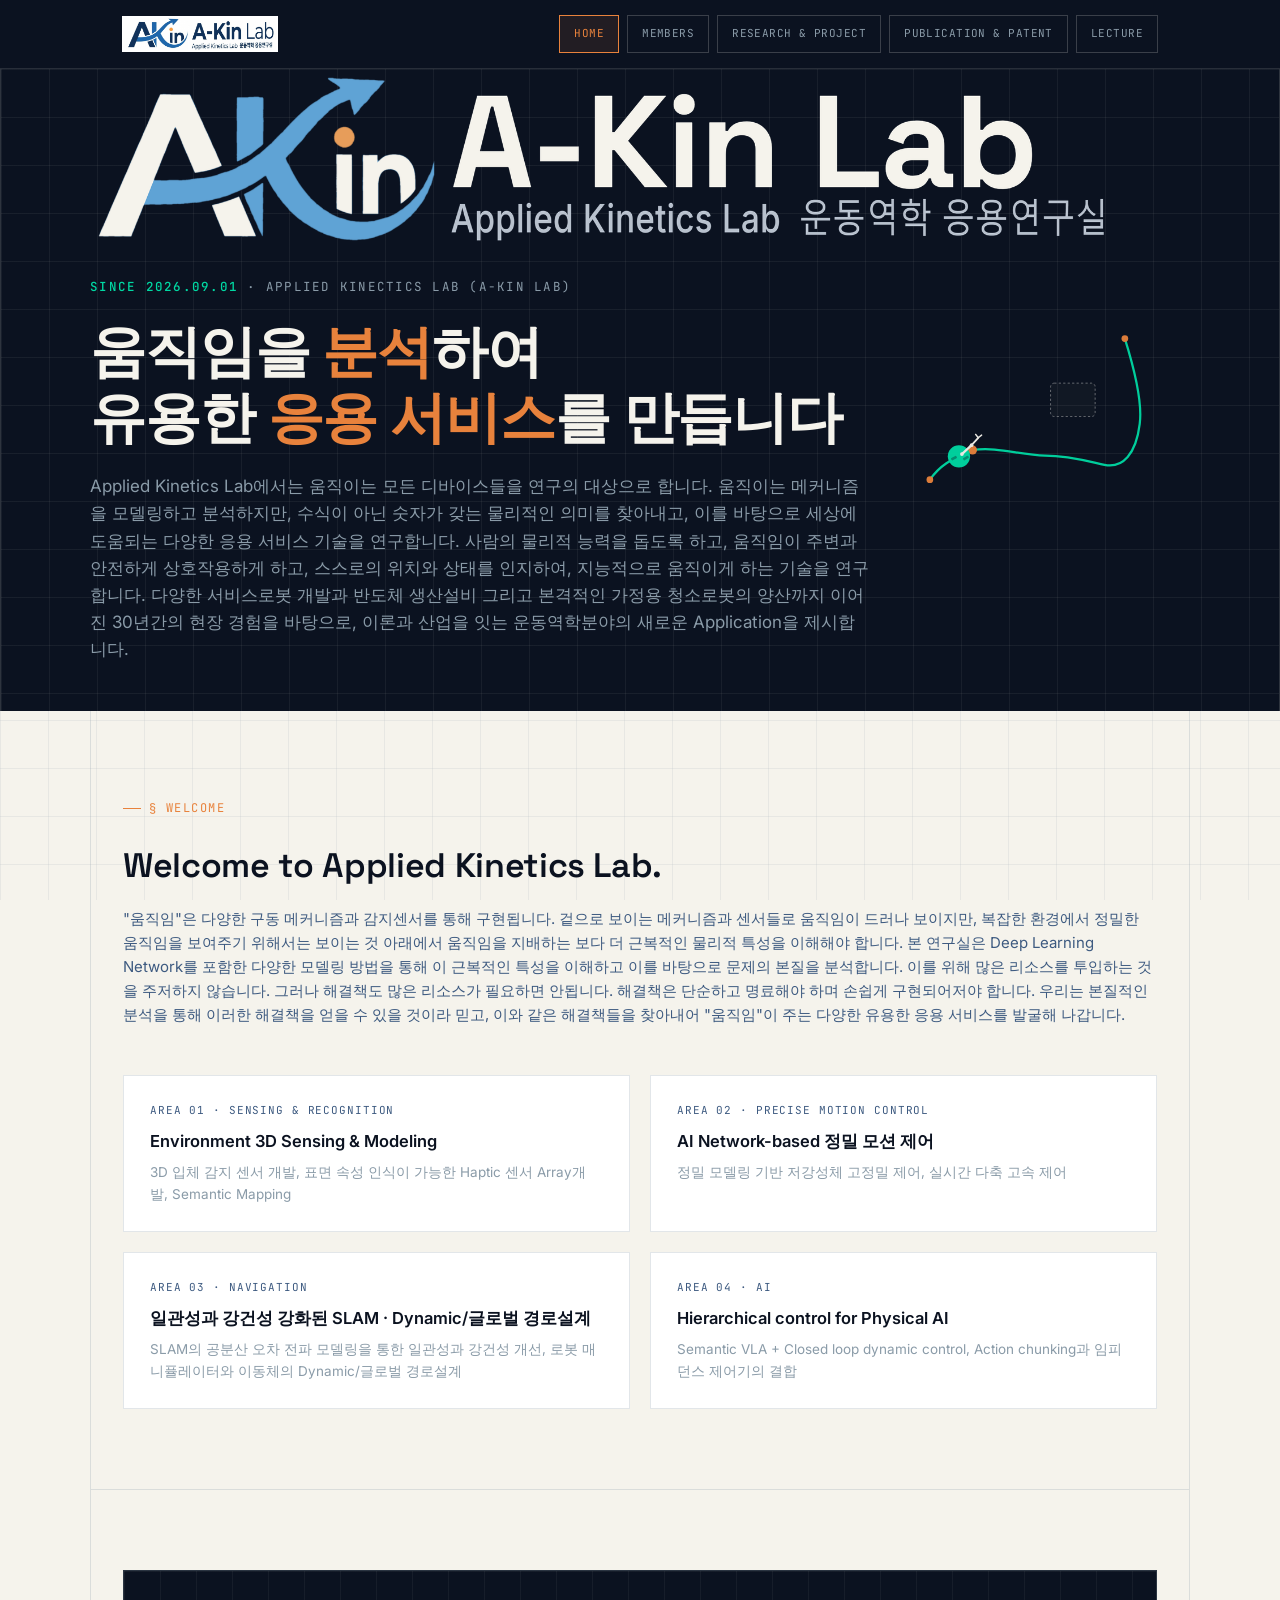
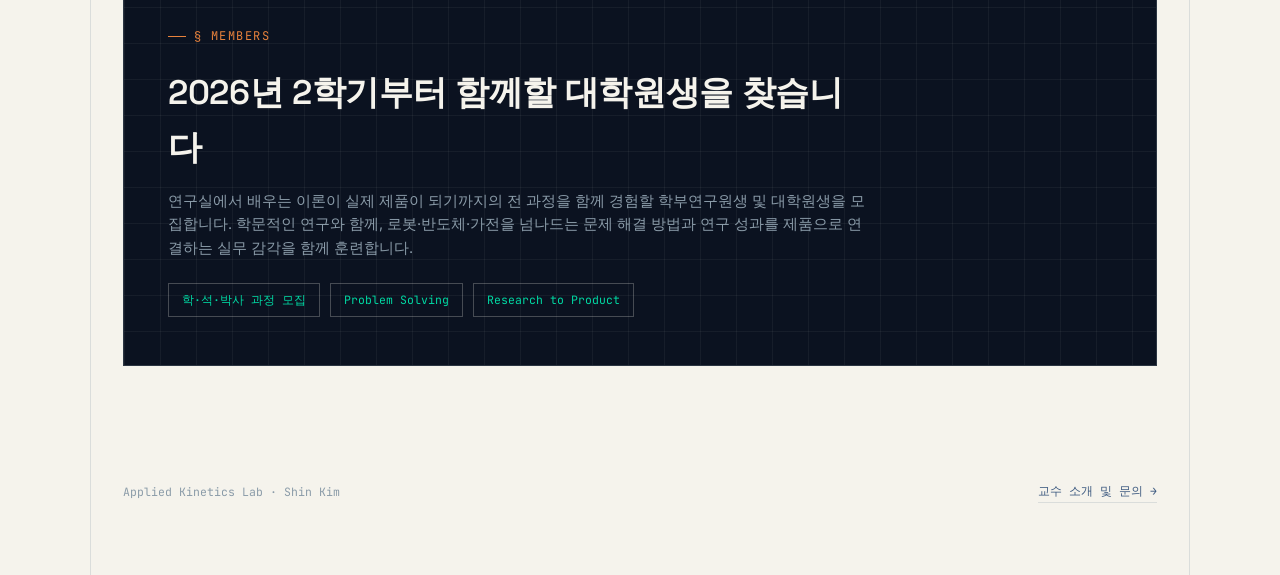
==== index.html @ 01d53344 "Add files via upload" ====
<!DOCTYPE html>
<html lang="ko">
<head>
<meta charset="UTF-8">
<meta name="viewport" content="width=device-width, initial-scale=1.0">
<title>Applied Kinetics Lab</title>
<link rel="preconnect" href="https://fonts.googleapis.com">
<link rel="preconnect" href="https://fonts.gstatic.com" crossorigin>
<link href="https://fonts.googleapis.com/css2?family=Space+Grotesk:wght@400;500;600;700&family=Inter:wght@400;500;600;700&family=JetBrains+Mono:wght@400;500;600&display=swap" rel="stylesheet">
<link rel="stylesheet" href="assets/style.css">
</head>
<body>
<div class="grid-bg"></div>

<nav class="navbar">
  <div class="navbar-inner">
    <a class="navbar-logo" href="index.html"><img src="assets/logo.jpg" alt="Applied Kinetics Lab"></a>
    <div class="navbar-menu">
      <div class="nav-item">
        <a href="index.html" class="navbar-link active">Home</a>
      </div>
      <div class="nav-item">
        <a href="members.html" class="navbar-link">Members</a>
        <div class="nav-dropdown">
          <a href="members.html#professor">Professor</a>
          <a href="members.html#students">Students</a>
          <a href="members.html#visiting">Visiting Researchers</a>
          <a href="members.html#alumni">Alumni</a>
          <a href="members.html#recruiting">Recruiting</a>
        </div>
      </div>
      <div class="nav-item">
        <a href="project.html" class="navbar-link">Research &amp; Project</a>
        <div class="nav-dropdown">
          <a href="project.html#vision-area">Research Vision &amp; Area</a>
          <a href="project.html#ongoing">Ongoing Project</a>
          <a href="project.html#track-record">Industry Track Record</a>
        </div>
      </div>
      <div class="nav-item">
        <a href="publications.html" class="navbar-link">Publication &amp; Patent</a>
        <div class="nav-dropdown">
          <a href="publications.html#papers">Journal &amp; Conference Papers</a>
          <a href="publications.html#patents">Patents</a>
        </div>
      </div>
      <div class="nav-item">
        <a href="lecture.html" class="navbar-link">Lecture</a>
        <div class="nav-dropdown">
          <a href="lecture.html#courses">Courses</a>
          <a href="lecture.html#seminar">Seminar</a>
        </div>
      </div>
    </div>
  </div>
</nav>

<!-- ================= HERO ================= -->
<section class="hero">
  <div class="hero-grid"></div>
  <div class="hero-inner">
    <div class="hero-content">
      <div class="hero-logo"><img src="assets/Biglogo.png" alt="Applied Kinetics Lab logo"></div>
      <div class="hero-eyebrow"><b>Since 2026.09.01</b> · Applied Kinectics Lab (A-Kin Lab)</div>
      <h1> 움직임을 <span>분석</span>하여<br>유용한 <span>응용 서비스</span>를 만듭니다</h1>
      <p class="hero-sub">Applied Kinetics Lab에서는 움직이는 모든 디바이스들을 연구의 대상으로 합니다.
        움직이는 메커니즘을 모델링하고 분석하지만, 수식이 아닌 숫자가 갖는 물리적인 의미를 찾아내고,
        이를 바탕으로 세상에 도움되는 다양한 응용 서비스 기술을 연구합니다.
        사람의 물리적 능력을 돕도록 하고, 움직임이 주변과 안전하게 상호작용하게 하고,
        스스로의 위치와 상태를 인지하여, 지능적으로 움직이게 하는 기술을 연구합니다.
        다양한 서비스로봇 개발과 반도체 생산설비 그리고 본격적인 가정용 청소로봇의 양산까지 이어진
        30년간의 현장 경험을 바탕으로, 이론과 산업을 잇는 운동역학분야의 새로운 Application을 제시합니다.</p>
    </div>
    <div class="hero-visual">
      <svg class="traj" viewBox="0 0 700 800" preserveAspectRatio="xMidYMid meet">
        <!-- 이동 궤적 (그려지는 트레일) -->
        <path class="trail" d="M 75 640 C 110 590, 150 580, 190 560 C 260 550, 320 575, 385 575 C 450 575, 500 590, 545 600 C 595 610, 630 570, 640 490 C 648 430, 625 340, 600 260" fill="none" stroke="#00D9A3" stroke-width="6" stroke-linecap="round"/>

        <!-- 장애물 -->
        <rect class="obstacle" x="400" y="380" width="120" height="90" rx="10" fill="rgba(245,243,236,0.05)" stroke="#F5F3EC" stroke-width="2" stroke-dasharray="6 6" opacity="0.55"/>

        <!-- 출발점 / 목적지 -->
        <circle cx="75" cy="640" r="9" fill="#E8823C"/>
        <circle cx="600" cy="260" r="9" fill="#E8823C"/>

        <!-- 이동형 매니퓰레이터 + 집는 물체 (반복 애니메이션, 경계에서 페이드) -->
        <g class="scene">
          <circle class="pickup-obj" r="12" fill="#E8823C">
            <animateMotion dur="8s" repeatCount="indefinite" begin="0s"
              keyPoints="0;0;1;1" keyTimes="0;0.38;0.85;1" calcMode="linear"
              path="M 190 560 C 260 550, 320 575, 385 575 C 450 575, 500 590, 545 600 C 595 610, 630 570, 640 490 C 648 430, 625 340, 600 260"/>
          </circle>

          <g class="robot">
            <circle class="base" r="30" fill="#00D9A3"/>
            <rect class="base-accent" x="-22" y="-6" width="16" height="7" rx="2" fill="#0B1220" opacity="0.35" transform="rotate(-30)"/>
            <rect class="base-accent" x="6" y="10" width="16" height="7" rx="2" fill="#0B1220" opacity="0.35" transform="rotate(-30)"/>
            <g class="arm">
              <line x1="8" y1="-6" x2="34" y2="-30" stroke="#F5F3EC" stroke-width="6" stroke-linecap="round"/>
              <circle cx="8" cy="-6" r="5" fill="#F5F3EC"/>
              <line x1="34" y1="-30" x2="52" y2="-50" stroke="#F5F3EC" stroke-width="5" stroke-linecap="round"/>
              <circle cx="34" cy="-30" r="5" fill="#F5F3EC"/>
              <path class="gripper" d="M 52 -50 L 45 -59 M 52 -50 L 61 -57" stroke="#F5F3EC" stroke-width="4" stroke-linecap="round" fill="none"/>
            </g>
            <animateMotion dur="8s" repeatCount="indefinite" begin="0s"
              keyPoints="0;0;0.22;0.22;1;1;1" keyTimes="0;0.06;0.28;0.38;0.85;0.95;1" calcMode="linear"
              path="M 75 640 C 110 590, 150 580, 190 560 C 260 550, 320 575, 385 575 C 450 575, 500 590, 545 600 C 595 610, 630 570, 640 490 C 648 430, 625 340, 600 260"/>
          </g>
        </g>
      </svg>
    </div>
  </div>
</section>

<!-- ================= WELCOME ================= -->
<section class="panel" id="welcome">
  <div class="tag">§ Welcome</div>
  <h2 class="section-title">Welcome to Applied Kinetics Lab.</h2>
  <p class="section-sub">
    "움직임"은 다양한 구동 메커니즘과 감지센서를 통해 구현됩니다. 겉으로 보이는 메커니즘과 센서들로 움직임이 드러나
    보이지만, 복잡한 환경에서 정밀한 움직임을 보여주기 위해서는 보이는 것 아래에서 움직임을 지배하는
    보다 더 근복적인 물리적 특성을 이해해야 합니다.
    본 연구실은 Deep Learning Network를 포함한 다양한 모델링 방법을 통해 
    이 근복적인 특성을 이해하고 이를 바탕으로 문제의 본질을 분석합니다.
    이를 위해 많은 리소스를 투입하는 것을 주저하지 않습니다.
    그러나 해결책도 많은 리소스가 필요하면 안됩니다. 해결책은 단순하고 명료해야 하며 손쉽게 구현되어저야 합니다.
    우리는 본질적인 분석을 통해 이러한 해결책을 얻을 수 있을 것이라 믿고, 이와 같은 해결책들을 찾아내어 "움직임"이 주는
    다양한 유용한 응용 서비스를 발굴해 나갑니다.
  </p>

  <div class="card-grid">
    <div class="card">
      <div class="k">Area 01 · Sensing & Recognition</div>
      <div class="v">Environment 3D Sensing & Modeling</div>
      <div class="d">3D 입체 감지 센서 개발, 표면 속성 인식이 가능한 Haptic 센서 Array개발, Semantic Mapping</div>
    </div>
    <div class="card">
      <div class="k">Area 02 · Precise Motion Control</div>
      <div class="v">AI Network-based 정밀 모션 제어</div>
      <div class="d">정밀 모델링 기반 저강성체 고정밀 제어, 실시간 다축 고속 제어</div>
    </div>
    <div class="card">
      <div class="k">Area 03 · Navigation</div>
      <div class="v">일관성과 강건성 강화된 SLAM · Dynamic/글로벌 경로설계</div>
      <div class="d">SLAM의 공분산 오차 전파 모델링을 통한 일관성과 강건성 개선, 로봇 매니퓰레이터와 이동체의 Dynamic/글로벌 경로설계</div>
    </div>
    <div class="card">
      <div class="k">Area 04 · AI</div>
      <div class="v">Hierarchical control for Physical AI</div>
      <div class="d">Semantic VLA + Closed loop dynamic control, Action chunking과 임피던스 제어기의 결합</div>
    </div>
  </div>
</section>

<!-- ================= RECRUITING CALLOUT ================= -->
<section class="panel" id="recruiting">
  <div class="callout-box">
    <div class="content">
      <div class="tag">§ Members</div>
      <h2 class="section-title">2026년 2학기부터 함께할 대학원생을 찾습니다</h2>
      <p>연구실에서 배우는 이론이 실제 제품이 되기까지의 전 과정을 함께 경험할 학부연구원생 및 대학원생을 모집합니다. 학문적인 연구와 함께, 로봇·반도체·가전을 넘나드는 문제 해결 방법과 연구 성과를 제품으로 연결하는 실무 감각을 함께 훈련합니다.</p>
      <div class="callout-tags">
        <span>학·석·박사 과정 모집</span><span>Problem Solving</span><span>Research to Product</span>
      </div>
    </div>
  </div>
</section>

<footer>
  <div class="mono">Applied Kinetics Lab · Shin Kim</div>
  <a class="contact-link" href="members.html">교수 소개 및 문의 →</a>
</footer>

</body>
</html>
---- assets/style.css ----
/* ============================================================
   Applied Kinetics Lab — shared stylesheet
   모든 페이지(index, research, members, project, publications,
   lecture)가 이 파일 하나를 공유합니다.
   섹션마다 "사용:" 주석으로 어느 페이지에서 쓰는지 표시해 두었으니,
   특정 페이지의 화면만 바꾸고 싶다면 해당 섹션만 수정하세요.
   ============================================================ */

/* 사용: 전체 페이지 공통 — 색상/폰트 변수 */
:root{
  --navy:#0B1220;
  --paper:#F5F3EC;
  --steel:#3D5A80;
  --copper:#E8823C;
  --grey:#8A9BA8;
  --mint:#00D9A3;
  --line: rgba(138,155,168,0.25);
}
*{box-sizing:border-box; margin:0; padding:0;}
html{scroll-behavior:smooth;}
body{
  background:var(--paper);
  color:var(--navy);
  font-family:'Inter', sans-serif;
  line-height:1.6;
  overflow-x:hidden;
}
h1,h2,h3,.display{font-family:'Space Grotesk', sans-serif;}
.mono{font-family:'JetBrains Mono', monospace;}
a{color:inherit;}

/* 사용: 전체 페이지 공통 — 배경 격자 무늬 */
.grid-bg{
  position:fixed; inset:0; z-index:-1;
  background-image:
    linear-gradient(var(--line) 1px, transparent 1px),
    linear-gradient(90deg, var(--line) 1px, transparent 1px);
  background-size: 48px 48px;
  opacity:0.5;
  pointer-events:none;
}

/* ---------- NAVBAR ---------- */
/* 사용: 전체 페이지 공통 — 상단 내비게이션 */
.navbar{
  position:sticky; top:0; z-index:50;
  background:var(--navy);
  border-bottom:1px solid rgba(245,243,236,0.12);
}
.navbar-inner{
  max-width:1100px; margin:0 auto; padding:0 32px;
  display:flex; align-items:center; justify-content:space-between;
  height:68px;
}
.navbar-logo{
  display:flex; align-items:center;
  flex-shrink:0;
}
.navbar-logo img{
  height:36px; width:auto; display:block;
}

/* menu sits on the right, each item rendered as a box */
.navbar-menu{ display:flex; gap:8px; justify-content:flex-end; }
.nav-item{ position:relative; }
.navbar-link{
  display:inline-block;
  font-family:'JetBrains Mono', monospace;
  font-size:11px; letter-spacing:0.04em; text-transform:uppercase;
  color:var(--grey); text-decoration:none;
  border:1px solid rgba(245,243,236,0.2);
  padding:9px 14px;
  white-space:nowrap;
  transition:border-color .15s, color .15s, background .15s;
}
.navbar-link:hover{ color:var(--paper); border-color:rgba(245,243,236,0.5); }
.navbar-link.active{ color:var(--copper); border-color:var(--copper); background:rgba(232,130,60,0.1); }

/* dropdown submenu — same boxed treatment */
.nav-dropdown{
  position:absolute; top:100%; right:0;
  display:none; flex-direction:column; gap:6px;
  background:var(--navy); border:1px solid rgba(245,243,236,0.18);
  padding:14px 8px 8px; min-width:210px; z-index:60;
}
.nav-item:hover .nav-dropdown,
.nav-item:focus-within .nav-dropdown{ display:flex; }
.nav-dropdown a{
  display:block;
  font-family:'JetBrains Mono', monospace;
  font-size:11px; letter-spacing:0.02em;
  color:var(--grey); text-decoration:none;
  border:1px solid rgba(245,243,236,0.15);
  padding:9px 12px;
  white-space:nowrap;
  transition:border-color .15s, color .15s;
}
.nav-dropdown a:hover{ color:var(--paper); border-color:var(--copper); }

.navbar-toggle{ display:none; }

@media (max-width:900px){
  .navbar-inner{ flex-wrap:wrap; height:auto; padding:14px 20px; gap:12px; }
  .navbar-menu{ flex-wrap:wrap; justify-content:flex-start; gap:8px; }
  .nav-dropdown{ position:static; display:none; margin-top:6px; border:none; padding:0 0 0 10px; background:transparent; }
  .nav-item:hover .nav-dropdown, .nav-item:focus-within .nav-dropdown{ display:flex; }
}

/* ---------- PAGE HEADER (non-home pages) ---------- */
/* 사용: members.html, project.html, publications.html, lecture.html (index.html 제외) */
.page-header{
  background:var(--navy); color:var(--paper);
  padding:64px 32px 52px; position:relative; overflow:hidden;
  border-left:1px solid rgba(245,243,236,0.15);
  border-right:1px solid rgba(245,243,236,0.15);
}
.page-header::before{
  content:''; position:absolute; inset:0;
  background-image:
    linear-gradient(rgba(245,243,236,0.06) 1px, transparent 1px),
    linear-gradient(90deg, rgba(245,243,236,0.06) 1px, transparent 1px);
  background-size:48px 48px;
}
.page-header-inner{ max-width:1100px; margin:0 auto; position:relative; z-index:1; }
.page-header .tag{ color:var(--mint); }
.page-header .tag::before{ background:var(--mint); }
.page-header h1{
  font-size:clamp(28px, 4vw, 42px); font-weight:700;
  letter-spacing:-0.02em; margin-bottom:12px;
}
.page-header p{ color:var(--grey); font-size:15px; max-width:620px; }

/* ---------- SHARED PANEL / SECTION ---------- */
/* 사용: 전체 페이지 공통 — 섹션 컨테이너, 태그, 제목 */
.panel{
  position:relative;
  max-width:1100px;
  margin:0 auto;
  padding:80px 32px;
  border-left:1px solid var(--line);
  border-right:1px solid var(--line);
}
.panel + .panel{ border-top:1px solid var(--line); }
.tag{
  display:inline-flex; align-items:center; gap:8px;
  font-family:'JetBrains Mono', monospace;
  font-size:12px; letter-spacing:0.12em;
  color:var(--copper);
  text-transform:uppercase;
  margin-bottom:20px;
}
.tag::before{ content:''; width:18px; height:1px; background:var(--copper); }
.section-title{
  font-size:clamp(24px, 3.2vw, 34px);
  font-weight:600;
  margin-bottom:14px;
  letter-spacing:-0.01em;
}
.section-sub{
  color:var(--steel);
  font-size:15px;
  max-width:680px;
  margin-bottom:48px;
}

/* ---------- HERO ---------- */
/* 사용: index.html 전용 — 홈페이지 상단 히어로 배너 */
.hero{
  position:relative;
  min-height:64vh;
  display:flex; flex-direction:column; justify-content:center;
  background:var(--navy);
  color:var(--paper);
  padding:0 32px;
  overflow:hidden;
  border-left:1px solid rgba(245,243,236,0.15);
  border-right:1px solid rgba(245,243,236,0.15);
}
.hero-grid{
  position:absolute; inset:0;
  background-image:
    linear-gradient(rgba(245,243,236,0.06) 1px, transparent 1px),
    linear-gradient(90deg, rgba(245,243,236,0.06) 1px, transparent 1px);
  background-size:48px 48px;
}
.hero-inner{
  max-width:1100px; margin:0 auto; width:100%; position:relative; z-index:2;
  display:flex; align-items:center; gap:32px;
}
.hero-content{ flex:0 1 780px; max-width:780px; }
.hero-logo{ margin-bottom:28px; }
.hero-logo img{ height:180px; width:auto; display:block; }
.hero-eyebrow{
  font-family:'JetBrains Mono', monospace;
  font-size:12.5px; letter-spacing:0.1em; text-transform:uppercase;
  color:var(--grey); margin-bottom:22px;
}
.hero-eyebrow b{ color:var(--mint); font-weight:500; }
.hero h1{
  font-size:clamp(32px, 5vw, 56px);
  font-weight:700;
  line-height:1.18;
  letter-spacing:-0.02em;
  margin-bottom:22px;
  max-width:800px;
}
.hero h1 span{ color:var(--copper); }
.hero-sub{
  font-size:clamp(15px, 1.7vw, 17px);
  color:var(--grey);
  max-width:780px;
  margin-bottom:48px;
}
.hero-visual{ flex:0 0 260px; width:260px; opacity:0.95; }
.hero-visual .traj{ width:100%; height:auto; display:block; overflow:visible; }

/* 이동 경로가 그려지는 트레일 효과 — 로봇 이동 구간(6%~85%)에 맞춰 진행 */
.traj .trail{
  stroke-dasharray:1100;
  animation:trailDraw 8s linear infinite;
}
@keyframes trailDraw{
  0%, 6%   { stroke-dashoffset:1100; }
  85%, 95% { stroke-dashoffset:0; }
  100%     { stroke-dashoffset:1100; }
}

/* 로봇+물체 묶음: 한 사이클이 끝나면 살짝 페이드 후 처음 위치로 리셋 */
.traj .scene{
  animation:sceneFade 8s linear infinite;
}
@keyframes sceneFade{
  0%, 4%  { opacity:0; }
  8%, 95% { opacity:1; }
  100%    { opacity:0; }
}

/* 팔 동작: 대기 → 집기(28~38%) → 장애물 구간은 몸쪽으로 접어서 회피(45~80%) → 내려놓기(85~95%) → 대기 */
.traj .arm{
  transform-origin:8px -6px;
  animation:armCycle 8s ease-in-out infinite;
}
@keyframes armCycle{
  0%, 28%  { transform:rotate(0deg); }
  33%, 38% { transform:rotate(-25deg); }
  45%, 80% { transform:rotate(165deg); }
  85%, 90% { transform:rotate(-25deg); }
  95%      { transform:rotate(-25deg); }
  100%     { transform:rotate(0deg); }
}

@media (max-width:900px){
  .hero-inner{ flex-direction:column; align-items:flex-start; gap:32px; }
  .hero-visual{ display:none; }
}

/* ---------- BULLET LIST ---------- */
/* 사용: project.html(Research Vision & Area, 기업체 협업 지침 목록) — 점 불릿 목록 */
.welcome-list{ list-style:none; margin-top:28px; padding-left:30px; text-align:left; line-height:1.35; }
.welcome-list li{
  position:relative; padding:8px 0 8px 26px; font-size:14px; color:var(--navy);
  border-top:1px solid var(--line);
}
.welcome-list li:first-child{ border-top:none; }
.welcome-list li::before{
  content:''; position:absolute; left:0; top:19px;
  width:8px; height:8px; background:var(--copper);
}

/* ---------- PROFESSOR INTRO (name/description + photo) ---------- */
/* 사용: members.html 전용 — 교수 소개 글 오른쪽에 사진 배치 */
.professor-intro{
  display:flex; gap:32px; align-items:flex-start; justify-content:space-between;
  margin-bottom:48px;
}
.professor-intro .section-sub{ flex:1 1 auto; min-width:0; max-width:none; margin-bottom:0; }
.professor-photo{
  width:180px; height:220px; flex-shrink:0;
  background:#faf8f3; border:1px solid var(--line);
  display:flex; align-items:center; justify-content:center; overflow:hidden;
}
.professor-photo img{ width:100%; height:100%; object-fit:cover; display:block; }

@media (max-width:760px){
  .professor-intro{ flex-direction:column-reverse; }
  .professor-photo{ width:140px; height:170px; }
}

/* 사용: members.html 전용 — 대학원생/학부연구원생/초빙연구원/졸업생 소개문 폭 확장 */
#students .section-sub,
#undergraduate-students .section-sub,
#visiting .section-sub,
#alumni .section-sub{ max-width:900px; }

/* ---------- MEMBER CARD (대학원생/학부연구원생/초빙연구원 소개) ---------- */
/* 사용: members.html 전용 — 사진 + 약력 + 자기소개 카드 */
.member-grid{ display:grid; grid-template-columns:repeat(2,1fr); gap:20px; margin-top:24px; }
.member-card{ display:flex; gap:18px; border:1px solid var(--line); background:#fff; padding:24px; }
.member-photo{
  width:88px; height:88px; flex-shrink:0;
  background:#faf8f3; border:1px solid var(--line);
  display:flex; align-items:center; justify-content:center; overflow:hidden;
}
.member-photo img{ width:100%; height:100%; object-fit:cover; display:block; }
.member-body{ min-width:0; }
.member-name{ font-size:16px; font-weight:600; color:var(--navy); }
.member-role{ font-size:11px; color:var(--copper); text-transform:uppercase; letter-spacing:0.06em; margin-top:2px; margin-bottom:10px; }
.member-bio{ font-size:12.5px; color:var(--steel); line-height:1.55; margin-bottom:8px; }
.member-intro{ font-size:12.5px; color:var(--grey); font-style:italic; line-height:1.6; }

@media (max-width:760px){
  .member-grid{ grid-template-columns:1fr; }
  .member-card{ flex-direction:column; }
}

/* 사용: index.html 전용 — Welcome 소개문을 아래 카드 그리드 폭에 맞춤 */
#welcome .section-sub{ max-width:none; }

/* ---------- CARD GRID (reusable) ---------- */
/* 사용: index.html(Welcome 섹션 연구분야), members.html(교수 소개 카드) */
.card-grid{ display:grid; grid-template-columns:repeat(2,1fr); gap:20px; }
.card{ border:1px solid var(--line); background:#fff; padding:26px; }
.card .k{ font-family:'JetBrains Mono', monospace; font-size:11px; color:var(--steel); text-transform:uppercase; letter-spacing:0.08em; margin-bottom:8px; }
.card .v{ font-size:16.5px; font-weight:600; margin-bottom:8px;}
.card .d{ font-size:13.5px; color:var(--grey); line-height:1.6; }
.card a.more{ display:inline-block; margin-top:14px; font-family:'JetBrains Mono', monospace; font-size:11.5px; color:var(--copper); text-decoration:none; border-bottom:1px solid var(--line); }

/* 사용: members.html 전용 — 지도교수 학력/경력 카드 */
.credential-card{ border:1px solid var(--line); background:#fff; padding:26px; }
.credential-card .k{ font-family:'JetBrains Mono', monospace; font-size:11px; color:var(--steel); text-transform:uppercase; letter-spacing:0.08em; margin-bottom:8px; }
.credential-card .v{ font-size:16.5px; font-weight:600; margin-bottom:4px;}
.credential-card .d{ font-size:13.5px; color:var(--grey); }

/* 사용: members.html 전용 — Awards & Recognition 카드 안 수상 목록 */
.award-list{ margin-top:10px; }
.award-item{ padding:10px 0; border-top:1px solid var(--line); font-size:13.5px; display:flex; justify-content:space-between; gap:12px;}
.award-item:first-child{ border-top:none; }
.award-item .a-name{ color:var(--navy); font-weight:500; }
.award-item .a-date{ font-family:'JetBrains Mono', monospace; color:var(--grey); font-size:12px; white-space:nowrap; }

/* ---------- PAPER LIST ---------- */
/* 사용: publications.html 전용 — 논문 목록 */
.paper-list{ margin-top:20px; background:#fff; border:1px solid var(--line); }
.paper-item{ display:grid; grid-template-columns:56px minmax(0,1fr); gap:16px; padding:12px 22px; }
.paper-item + .paper-item{ padding-top:8px; }
.paper-item .pnum{ font-family:'JetBrains Mono', monospace; font-size:12px; color:var(--copper); font-weight:600; padding-top:2px; }
.paper-item .pbody{ display:flex; flex-direction:column; gap:3px; }
.paper-item .ptitle{ font-size:15px; font-weight:600; line-height:1.45; }
.paper-item .pmeta{ display:flex; flex-wrap:wrap; gap:10px; row-gap:2px; font-size:13px; color:var(--steel); }
.paper-item .pmeta .label{ font-family:'JetBrains Mono', monospace; font-size:11px; color:var(--grey); text-transform:uppercase; letter-spacing:0.08em; margin-right:4px; }
.paper-item .pcite{ font-family:'JetBrains Mono', monospace; font-size:12.5px; color:var(--copper); }

/* ---------- PATENT TABLE ---------- */
/* 사용: publications.html 전용 — 특허 목록 (JS가 CSV를 파싱해 채움) */
.patent-box{ background:#fff; border:1px solid var(--line); margin-top:18px; overflow:hidden; }
.patent-table{ width:100%; border-collapse:collapse; table-layout:fixed; font-size:12px; }
.patent-table th,
.patent-table td{ padding:8px 9px; border-bottom:1px solid var(--line); text-align:left; vertical-align:top; }
.patent-table thead th{ font-family:'JetBrains Mono', monospace; font-size:10.5px; color:var(--steel); text-transform:uppercase; letter-spacing:0.08em; background:#faf8f3; }
.patent-table tbody tr:nth-child(even){ background:rgba(138,155,168,0.03); }
.patent-table tbody tr:last-child td{ border-bottom:none; }
.patent-table .num{ width:52px; font-family:'JetBrains Mono', monospace; color:var(--copper); font-weight:600; }
.patent-table .app-no{ width:126px; font-family:'JetBrains Mono', monospace; color:var(--steel); }
.patent-table .country{ width:52px; }
.patent-table .applicant{ width:90px; }
.patent-table .title{ line-height:1.45; }
.patent-table .status{ width:70px; }
.patent-table .grade{ width:52px; font-family:'JetBrains Mono', monospace; color:var(--steel); }
.patent-table .citations{ width:52px; font-family:'JetBrains Mono', monospace; color:var(--copper); }
.patent-table .loading,
.patent-table .empty{ text-align:center; color:var(--grey); font-style:italic; padding:18px 10px; }

/* ---------- TIMELINE / ERA TRACK ---------- */
/* 사용: project.html 전용 — 산업 경력 타임라인 */
.era-track{ display:flex; flex-direction:column; gap:0; }
.era{ display:grid; grid-template-columns:180px 1fr; gap:32px; padding:32px 0; border-bottom:1px solid var(--line); }
.era:last-child{ border-bottom:none; }
.era-period{ font-family:'JetBrains Mono', monospace; font-size:12.5px; color:var(--copper); padding-top:4px; }
.era-org{ font-size:11.5px; color:var(--grey); margin-top:6px; }
.era-title{ font-size:18.5px; font-weight:600; margin-bottom:10px; }
.era-desc{ color:var(--steel); font-size:14px; margin-bottom:14px; max-width:640px; }
.era-tags{ display:flex; flex-wrap:wrap; gap:8px; }
.era-tags span{ font-family:'JetBrains Mono', monospace; font-size:11px; border:1px solid var(--line); padding:5px 10px; color:var(--steel); }

/* ---------- STAT GRID ---------- */
/* 사용: members.html 전용 — 교수 소개(Professor) 섹션 하단 논문/특허 통계 요약 */
.stat-grid{ display:grid; grid-template-columns:repeat(4,1fr); gap:1px; background:var(--line); border:1px solid var(--line); margin-bottom:48px; }
.stat-box{ background:#fff; padding:26px 20px; }
.stat-box .big{ font-family:'JetBrains Mono', monospace; font-size:30px; font-weight:600; color:var(--navy); }
.stat-box .big .unit{ font-size:15px; color:var(--copper); margin-left:2px;}
.stat-box .cap{ font-size:12px; color:var(--grey); margin-top:8px; line-height:1.4;}

.bar-chart{ margin-top:8px; }
.bar-row{ display:flex; align-items:center; gap:16px; margin-bottom:14px; }
.bar-row .name{ width:150px; font-size:12.5px; color:var(--steel); flex-shrink:0; }
.bar-track{ flex:1; height:20px; background:#eceae0; position:relative; }
.bar-fill{ height:100%; background:var(--copper); }
.bar-row .val{ width:70px; text-align:right; font-family:'JetBrains Mono', monospace; font-size:12.5px; flex-shrink:0; }

/* ---------- TWO COLUMN WRAP ---------- */
/* 사용: project.html(연구 철학), members.html(대학원생 안내) */
.split-wrap{ display:grid; grid-template-columns:1.1fr 0.9fr; gap:56px; align-items:start; }
.split-text p{ font-size:14.5px; color:var(--steel); margin-bottom:16px; max-width:520px; }
.split-list{ border:1px solid var(--line); background:#fff; }
.split-item{ padding:20px 24px; border-bottom:1px solid var(--line); }
.split-item:last-child{ border-bottom:none; }
.split-item .s-k{ font-family:'JetBrains Mono', monospace; font-size:11px; color:var(--copper); text-transform:uppercase; letter-spacing:0.06em; margin-bottom:6px;}
.split-item .s-v{ font-size:14px; color:var(--navy); font-weight:500; }

/* ---------- COLLAB / 3-CELL GRID ---------- */
/* 사용: project.html 전용 — 산학협력 3분할 그리드 */
.collab-grid{ display:grid; grid-template-columns:repeat(3,1fr); gap:1px; background:var(--line); border:1px solid var(--line); }
.collab-cell{ background:#fff; padding:28px 26px; }
.collab-cell .cnum{ font-family:'JetBrains Mono', monospace; font-size:12px; color:var(--copper); margin-bottom:12px; }
.collab-cell .ctitle{ font-size:16px; font-weight:600; margin-bottom:8px; }
.collab-cell .cdesc{ font-size:13px; color:var(--grey); }

/* ---------- RESEARCH TRACK (current research projects) ---------- */
/* 사용: project.html 전용 — 현 진행중인 연구 과제 카드 */
.research-track{ display:flex; flex-direction:column; gap:40px; }
.research-item{ border:1px solid var(--line); background:#fff; padding:28px 30px; }
.research-header{
  display:flex; flex-wrap:wrap; align-items:baseline; gap:10px 24px;
  margin-bottom:18px; padding-bottom:16px; border-bottom:1px solid var(--line);
}
.research-period{ font-family:'JetBrains Mono', monospace; font-size:12.5px; font-weight:700; color:var(--navy); }
.research-title{ font-size:14.5px; font-weight:700; color:var(--navy); line-height:1.4; flex:1 1 300px; }
.research-agency{ font-size:12.5px; font-weight:700; color:var(--navy); margin-left:auto; }
.research-content{ display:flex; gap:24px; align-items:flex-start; }
.research-desc{ flex:1; color:var(--grey); font-size:13.5px; line-height:1.7; padding-left:16px; }
.research-image{
  width:160px; height:120px; background:#faf8f3; border:1px solid var(--line);
  display:flex; align-items:center; justify-content:center; overflow:hidden; flex-shrink:0;
}
.research-image img{ max-width:100%; max-height:100%; object-fit:contain; }

@media (max-width:760px){
  .research-header{ flex-direction:column; align-items:flex-start; }
  .research-agency{ margin-left:0; }
  .research-content{ flex-direction:column; }
  .research-image{ width:100%; }
}

/* ---------- PROJECT LIST ---------- */
/* 사용: project.html 전용 — 산업 경력 산하 개별 프로젝트 목록 */
.project-list{ margin-top:20px; }
.project-item{ padding:16px 0; border-top:1px solid var(--line); font-size:13.5px; display:grid; grid-template-columns:72px 1fr 160px; gap:18px; align-items:flex-start; }
.project-item:first-child{ border-top:none; }
.project-year{ font-family:'JetBrains Mono', monospace; color:var(--copper); font-weight:600; flex-shrink:0; }
.project-body{ display:flex; flex-direction:column; gap:6px; }
.project-title{ color:var(--navy); font-weight:600; font-size:14px; line-height:1.4; }
.project-desc{ color:var(--steel); font-size:12.5px; line-height:1.45; font-style:italic; min-height:40px; display:flex; align-items:center; }
.project-desc.empty::before{ content:'프로젝트 상세 설명을 입력하세요'; color:var(--grey); }
.project-image{ width:160px; height:120px; background:#faf8f3; border:1px solid var(--line); display:flex; align-items:center; justify-content:center; flex-shrink:0; }
.project-image img{ max-width:100%; max-height:100%; object-fit:contain; }

/* ---------- CALLOUT BOX (future / recruiting / notice) ---------- */
/* 사용: project.html, index.html */
.callout-box{
  border:1px solid var(--line); background:var(--navy); color:var(--paper);
  padding:48px 44px; position:relative; overflow:hidden;
}
.callout-box::before{
  content:''; position:absolute; inset:0;
  background-image:linear-gradient(rgba(245,243,236,0.05) 1px, transparent 1px),
    linear-gradient(90deg, rgba(245,243,236,0.05) 1px, transparent 1px);
  background-size:36px 36px;
}
.callout-box .content{ position:relative; z-index:1; max-width:700px; }
.callout-box .section-title{ color:var(--paper); }
.callout-box p{ color:var(--grey); font-size:14.5px; margin-bottom:14px; }
.callout-tags{ display:flex; gap:10px; flex-wrap:wrap; margin-top:24px; }
.callout-tags span{ font-family:'JetBrains Mono', monospace; font-size:11.5px; border:1px solid rgba(245,243,236,0.25); padding:7px 13px; color:var(--mint); }

/* ---------- PLACEHOLDER NOTICE (for sections to be filled later) ---------- */
/* 사용: members.html(대학원생 모집 안내), lecture.html(강의 자료 등) */
.tbd{
  border:1px dashed var(--line); background:rgba(138,155,168,0.06);
  padding:28px; text-align:center; color:var(--grey); font-size:13.5px;
}
.tbd .mono{ display:block; font-size:11px; color:var(--steel); margin-bottom:6px; text-transform:uppercase; letter-spacing:0.08em; }

/* ---------- SIMPLE TABLE ---------- */
/* 사용: lecture.html 전용 — 강의 목록 */
.simple-table{ width:100%; border-collapse:collapse; font-size:13.5px; }
.simple-table th{ text-align:left; font-family:'JetBrains Mono', monospace; font-size:11px; color:var(--steel); text-transform:uppercase; letter-spacing:0.06em; padding:10px 12px; border-bottom:1px solid var(--line); }
.simple-table td{ padding:14px 12px; border-bottom:1px solid var(--line); color:var(--navy); }
.simple-table tr:last-child td{ border-bottom:none; }

/* ---------- SEMINAR ---------- */
/* 사용: lecture.html 전용 — 세미나 목록 */
.file-missing{ font-family:'JetBrains Mono', monospace; font-size:12px; color:var(--grey); font-style:italic; }

.seminar-list{ margin-top:10px; }
.seminar-item{ padding:16px 0; border-top:1px solid var(--line); }
.seminar-item:first-child{ border-top:none; }
.sem-title{ font-size:15px; font-weight:600; color:var(--navy); text-decoration:none; }
a.sem-title:hover{ color:var(--copper); }
.sem-title-missing{ color:var(--steel); }
.sem-meta{ margin-top:6px; display:flex; gap:16px; flex-wrap:wrap; font-size:12.5px; color:var(--steel); }

/* ---------- FOOTER ---------- */
/* 사용: 전체 페이지 공통 */
footer{
  max-width:1100px; margin:0 auto; padding:36px 32px 72px;
  border-left:1px solid var(--line); border-right:1px solid var(--line);
  display:flex; justify-content:space-between; align-items:center; flex-wrap:wrap; gap:12px;
}
footer .mono{ font-size:11.5px; color:var(--grey); }
footer .contact-link{
  font-family:'JetBrains Mono', monospace; font-size:11.5px; color:var(--steel);
  text-decoration:none; border-bottom:1px solid var(--line); padding-bottom:1px;
}
footer .contact-link:hover{ color:var(--copper); border-color:var(--copper); }

/* 사용: 전체 페이지 공통 — 모바일 반응형 */
@media (max-width:760px){
  .card-grid{ grid-template-columns:1fr; }
  .research-grid{ grid-template-columns:1fr; }
  .stat-grid{ grid-template-columns:repeat(2,1fr); }
  .collab-grid{ grid-template-columns:1fr; }
  .split-wrap{ grid-template-columns:1fr; }
  .era{ grid-template-columns:1fr; }
  .panel{ padding:56px 20px; }
  .page-header{ padding:48px 20px 40px; }
}
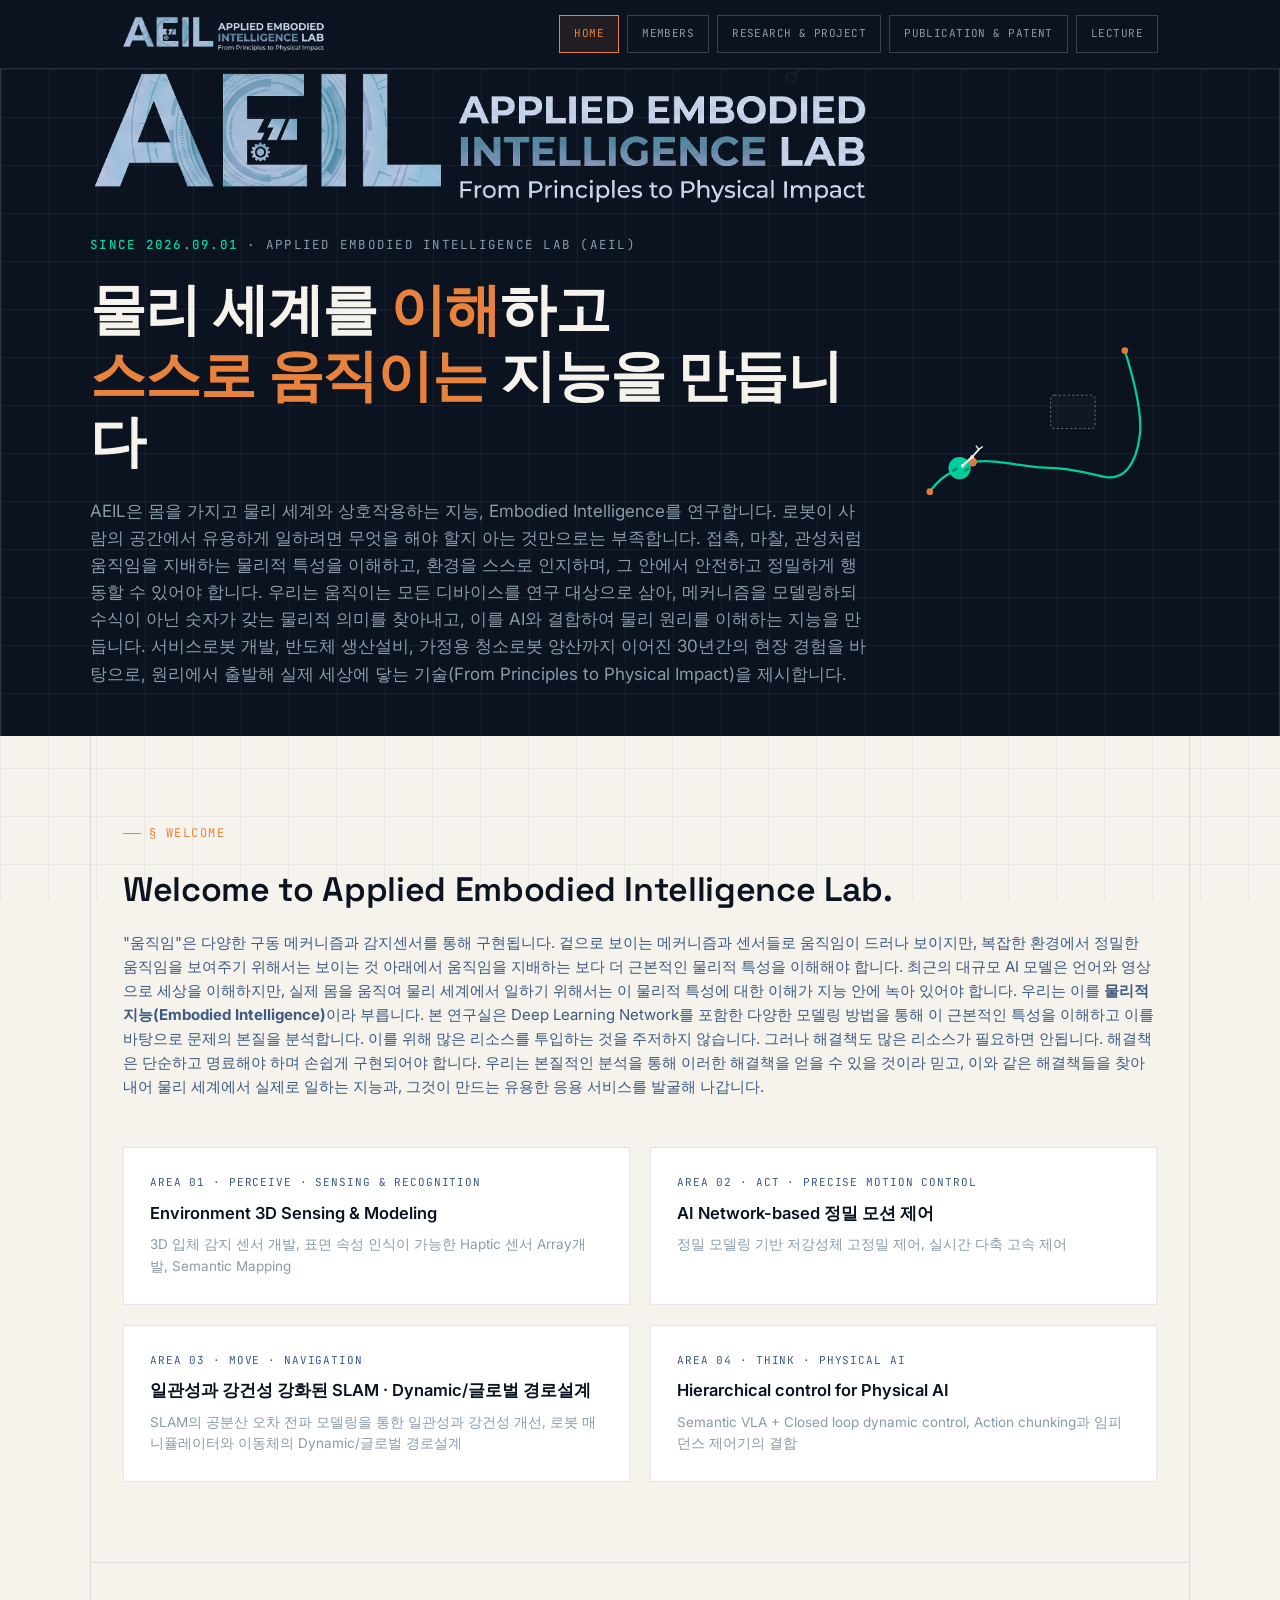
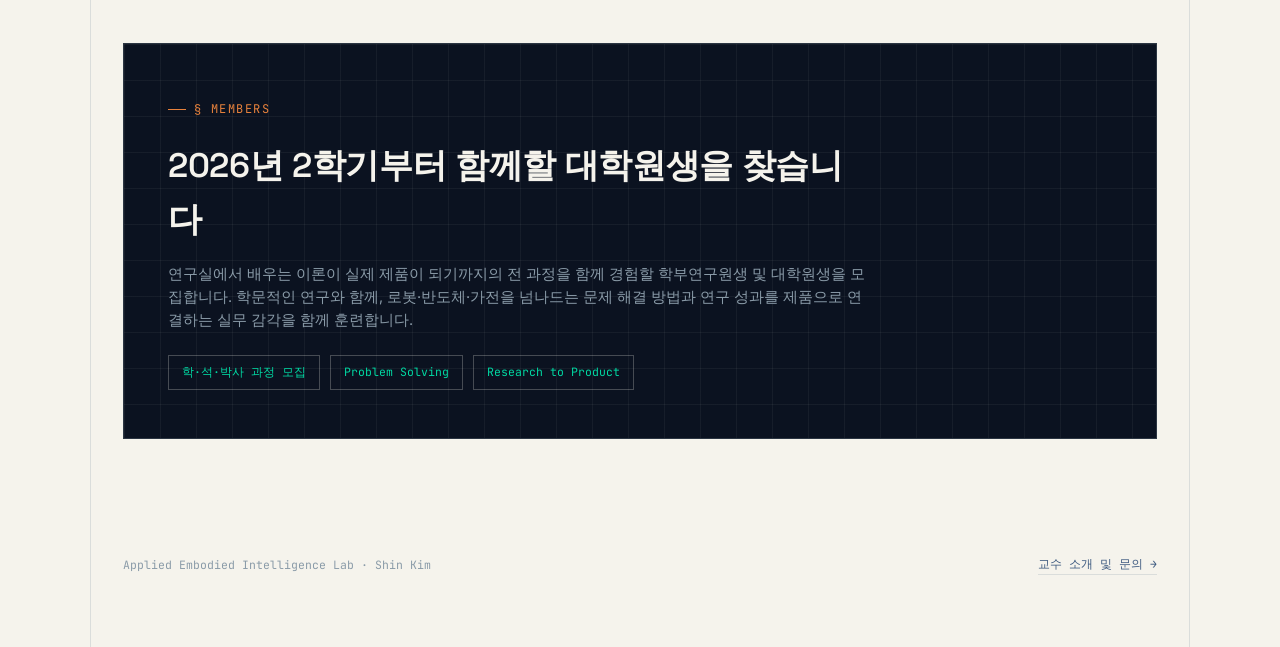
==== commit 0440cec2: "Rename lab to Applied Embodied Intelligence Lab (AEIL) - Replace lab name across all pages and switc" ====
--- a/index.html
+++ b/index.html
@@ -3,7 +3,7 @@
 <head>
 <meta charset="UTF-8">
 <meta name="viewport" content="width=device-width, initial-scale=1.0">
-<title>Applied Kinetics Lab</title>
+<title>Applied Embodied Intelligence Lab</title>
 <link rel="preconnect" href="https://fonts.googleapis.com">
 <link rel="preconnect" href="https://fonts.gstatic.com" crossorigin>
 <link href="https://fonts.googleapis.com/css2?family=Space+Grotesk:wght@400;500;600;700&family=Inter:wght@400;500;600;700&family=JetBrains+Mono:wght@400;500;600&display=swap" rel="stylesheet">
@@ -14,7 +14,7 @@
 
 <nav class="navbar">
   <div class="navbar-inner">
-    <a class="navbar-logo" href="index.html"><img src="assets/logo.jpg" alt="Applied Kinetics Lab"></a>
+    <a class="navbar-logo" href="index.html"><img src="assets/aeil_logo.png" alt="Applied Embodied Intelligence Lab"></a>
     <div class="navbar-menu">
       <div class="nav-item">
         <a href="index.html" class="navbar-link active">Home</a>
@@ -60,16 +60,17 @@
   <div class="hero-grid"></div>
   <div class="hero-inner">
     <div class="hero-content">
-      <div class="hero-logo"><img src="assets/Biglogo.png" alt="Applied Kinetics Lab logo"></div>
-      <div class="hero-eyebrow"><b>Since 2026.09.01</b> · Applied Kinectics Lab (A-Kin Lab)</div>
-      <h1> 움직임을 <span>분석</span>하여<br>유용한 <span>응용 서비스</span>를 만듭니다</h1>
-      <p class="hero-sub">Applied Kinetics Lab에서는 움직이는 모든 디바이스들을 연구의 대상으로 합니다.
-        움직이는 메커니즘을 모델링하고 분석하지만, 수식이 아닌 숫자가 갖는 물리적인 의미를 찾아내고,
-        이를 바탕으로 세상에 도움되는 다양한 응용 서비스 기술을 연구합니다.
-        사람의 물리적 능력을 돕도록 하고, 움직임이 주변과 안전하게 상호작용하게 하고,
-        스스로의 위치와 상태를 인지하여, 지능적으로 움직이게 하는 기술을 연구합니다.
-        다양한 서비스로봇 개발과 반도체 생산설비 그리고 본격적인 가정용 청소로봇의 양산까지 이어진
-        30년간의 현장 경험을 바탕으로, 이론과 산업을 잇는 운동역학분야의 새로운 Application을 제시합니다.</p>
+      <div class="hero-logo"><img src="assets/aeil_logo.png" alt="Applied Embodied Intelligence Lab logo"></div>
+      <div class="hero-eyebrow"><b>Since 2026.09.01</b> · Applied Embodied Intelligence Lab (AEIL)</div>
+      <h1>물리 세계를 <span>이해</span>하고<br><span>스스로 움직이는</span> 지능을 만듭니다</h1>
+      <p class="hero-sub">AEIL은 몸을 가지고 물리 세계와 상호작용하는 지능, Embodied Intelligence를 연구합니다.
+        로봇이 사람의 공간에서 유용하게 일하려면 무엇을 해야 할지 아는 것만으로는 부족합니다.
+        접촉, 마찰, 관성처럼 움직임을 지배하는 물리적 특성을 이해하고, 환경을 스스로 인지하며,
+        그 안에서 안전하고 정밀하게 행동할 수 있어야 합니다.
+        우리는 움직이는 모든 디바이스를 연구 대상으로 삼아, 메커니즘을 모델링하되 수식이 아닌 숫자가 갖는
+        물리적 의미를 찾아내고, 이를 AI와 결합하여 물리 원리를 이해하는 지능을 만듭니다.
+        서비스로봇 개발, 반도체 생산설비, 가정용 청소로봇 양산까지 이어진 30년간의 현장 경험을 바탕으로,
+        원리에서 출발해 실제 세상에 닿는 기술(From Principles to Physical Impact)을 제시합니다.</p>
     </div>
     <div class="hero-visual">
       <svg class="traj" viewBox="0 0 700 800" preserveAspectRatio="xMidYMid meet">
@@ -115,37 +116,39 @@
 <!-- ================= WELCOME ================= -->
 <section class="panel" id="welcome">
   <div class="tag">§ Welcome</div>
-  <h2 class="section-title">Welcome to Applied Kinetics Lab.</h2>
+  <h2 class="section-title">Welcome to Applied Embodied Intelligence Lab.</h2>
   <p class="section-sub">
     "움직임"은 다양한 구동 메커니즘과 감지센서를 통해 구현됩니다. 겉으로 보이는 메커니즘과 센서들로 움직임이 드러나
     보이지만, 복잡한 환경에서 정밀한 움직임을 보여주기 위해서는 보이는 것 아래에서 움직임을 지배하는
-    보다 더 근복적인 물리적 특성을 이해해야 합니다.
-    본 연구실은 Deep Learning Network를 포함한 다양한 모델링 방법을 통해 
-    이 근복적인 특성을 이해하고 이를 바탕으로 문제의 본질을 분석합니다.
+    보다 더 근본적인 물리적 특성을 이해해야 합니다.
+    최근의 대규모 AI 모델은 언어와 영상으로 세상을 이해하지만, 실제 몸을 움직여 물리 세계에서 일하기 위해서는
+    이 물리적 특성에 대한 이해가 지능 안에 녹아 있어야 합니다. 우리는 이를 <b>물리적 지능(Embodied Intelligence)</b>이라 부릅니다.
+    본 연구실은 Deep Learning Network를 포함한 다양한 모델링 방법을 통해
+    이 근본적인 특성을 이해하고 이를 바탕으로 문제의 본질을 분석합니다.
     이를 위해 많은 리소스를 투입하는 것을 주저하지 않습니다.
-    그러나 해결책도 많은 리소스가 필요하면 안됩니다. 해결책은 단순하고 명료해야 하며 손쉽게 구현되어저야 합니다.
-    우리는 본질적인 분석을 통해 이러한 해결책을 얻을 수 있을 것이라 믿고, 이와 같은 해결책들을 찾아내어 "움직임"이 주는
-    다양한 유용한 응용 서비스를 발굴해 나갑니다.
+    그러나 해결책도 많은 리소스가 필요하면 안됩니다. 해결책은 단순하고 명료해야 하며 손쉽게 구현되어야 합니다.
+    우리는 본질적인 분석을 통해 이러한 해결책을 얻을 수 있을 것이라 믿고, 이와 같은 해결책들을 찾아내어
+    물리 세계에서 실제로 일하는 지능과, 그것이 만드는 유용한 응용 서비스를 발굴해 나갑니다.
   </p>
 
   <div class="card-grid">
     <div class="card">
-      <div class="k">Area 01 · Sensing & Recognition</div>
+      <div class="k">Area 01 · Perceive · Sensing &amp; Recognition</div>
       <div class="v">Environment 3D Sensing & Modeling</div>
       <div class="d">3D 입체 감지 센서 개발, 표면 속성 인식이 가능한 Haptic 센서 Array개발, Semantic Mapping</div>
     </div>
     <div class="card">
-      <div class="k">Area 02 · Precise Motion Control</div>
+      <div class="k">Area 02 · Act · Precise Motion Control</div>
       <div class="v">AI Network-based 정밀 모션 제어</div>
       <div class="d">정밀 모델링 기반 저강성체 고정밀 제어, 실시간 다축 고속 제어</div>
     </div>
     <div class="card">
-      <div class="k">Area 03 · Navigation</div>
+      <div class="k">Area 03 · Move · Navigation</div>
       <div class="v">일관성과 강건성 강화된 SLAM · Dynamic/글로벌 경로설계</div>
       <div class="d">SLAM의 공분산 오차 전파 모델링을 통한 일관성과 강건성 개선, 로봇 매니퓰레이터와 이동체의 Dynamic/글로벌 경로설계</div>
     </div>
     <div class="card">
-      <div class="k">Area 04 · AI</div>
+      <div class="k">Area 04 · Think · Physical AI</div>
       <div class="v">Hierarchical control for Physical AI</div>
       <div class="d">Semantic VLA + Closed loop dynamic control, Action chunking과 임피던스 제어기의 결합</div>
     </div>
@@ -167,7 +170,7 @@
 </section>
 
 <footer>
-  <div class="mono">Applied Kinetics Lab · Shin Kim</div>
+  <div class="mono">Applied Embodied Intelligence Lab · Shin Kim</div>
   <a class="contact-link" href="members.html">교수 소개 및 문의 →</a>
 </footer>
 
--- a/assets/style.css
+++ b/assets/style.css
@@ -1,5 +1,5 @@
 /* ============================================================
-   Applied Kinetics Lab — shared stylesheet
+   Applied Embodied Intelligence Lab — shared stylesheet
    모든 페이지(index, research, members, project, publications,
    lecture)가 이 파일 하나를 공유합니다.
    섹션마다 "사용:" 주석으로 어느 페이지에서 쓰는지 표시해 두었으니,
@@ -189,7 +189,7 @@
 }
 .hero-content{ flex:0 1 780px; max-width:780px; }
 .hero-logo{ margin-bottom:28px; }
-.hero-logo img{ height:180px; width:auto; display:block; }
+.hero-logo img{ width:100%; max-width:780px; height:auto; display:block; }
 .hero-eyebrow{
   font-family:'JetBrains Mono', monospace;
   font-size:12.5px; letter-spacing:0.1em; text-transform:uppercase;
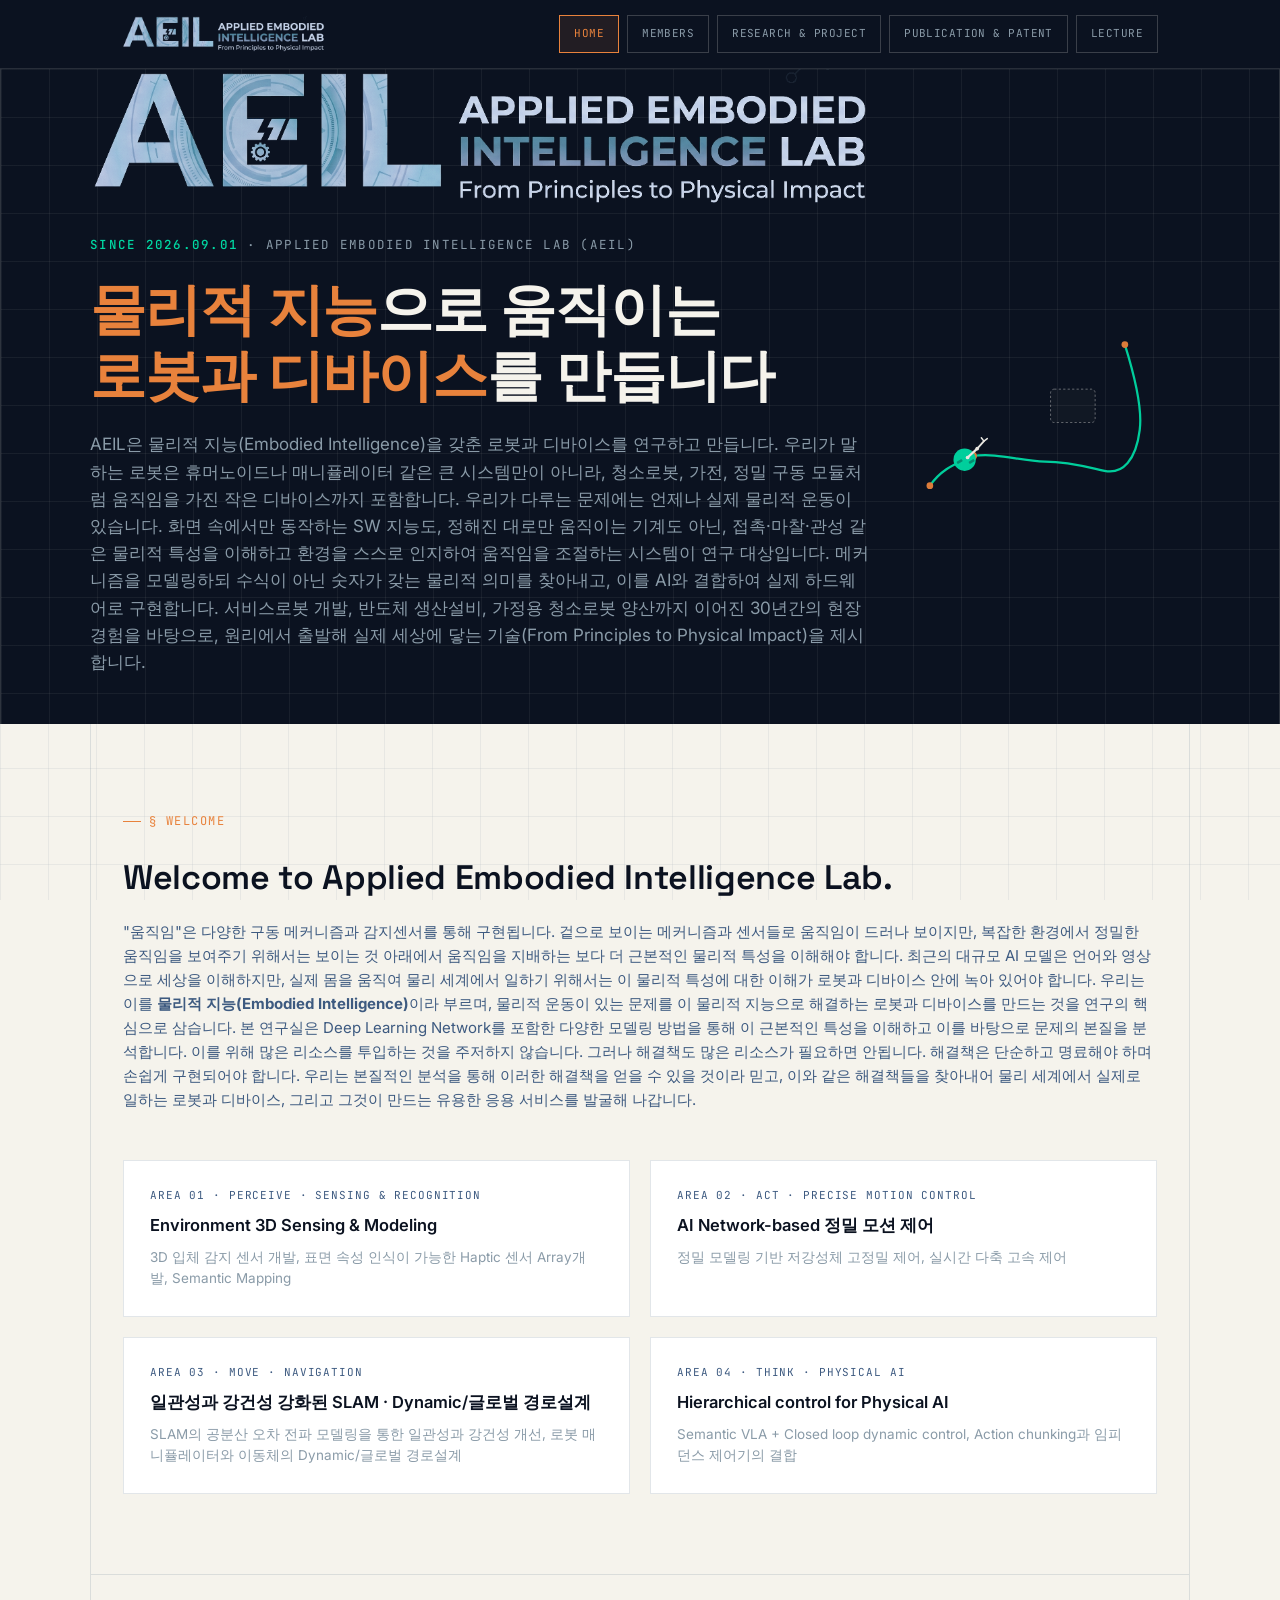
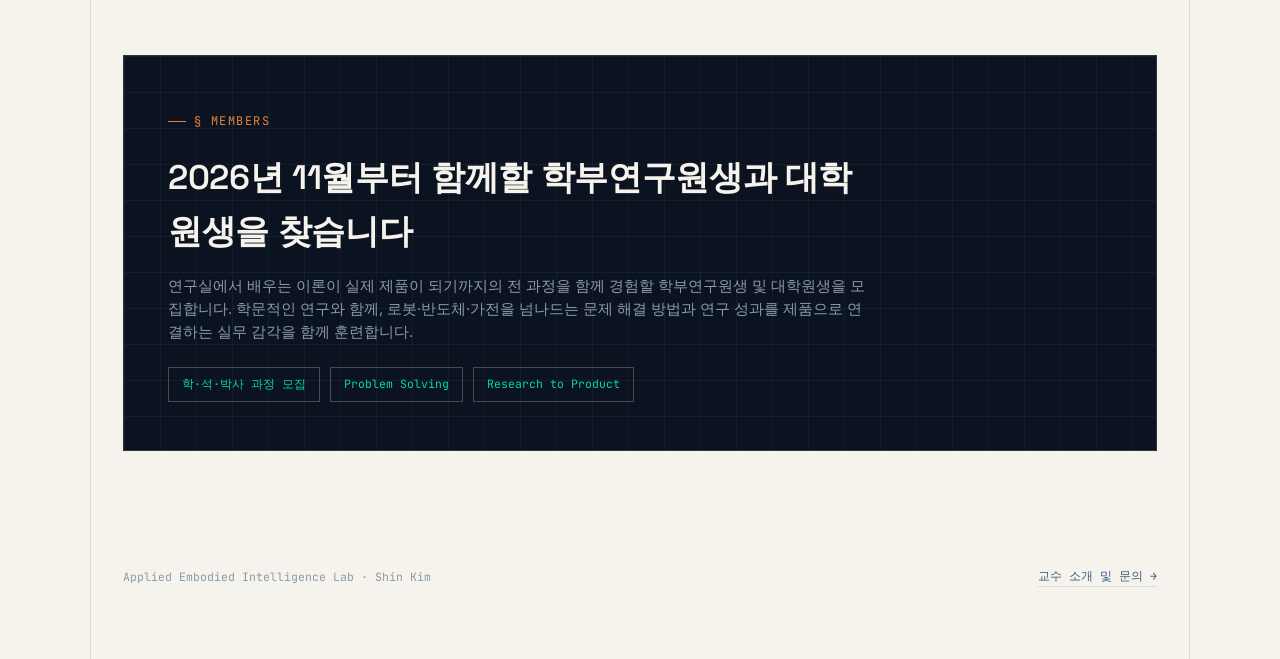
==== commit 83e87cb5: "Refocus intro on physical-intelligence robots; add projects and advisory - Rewrite home intro and re" ====
--- a/index.html
+++ b/index.html
@@ -34,6 +34,7 @@
         <div class="nav-dropdown">
           <a href="project.html#vision-area">Research Vision &amp; Area</a>
           <a href="project.html#ongoing">Ongoing Project</a>
+          <a href="project.html#advisory">Technical Advisory</a>
           <a href="project.html#track-record">Industry Track Record</a>
         </div>
       </div>
@@ -62,13 +63,13 @@
     <div class="hero-content">
       <div class="hero-logo"><img src="assets/aeil_logo.png" alt="Applied Embodied Intelligence Lab logo"></div>
       <div class="hero-eyebrow"><b>Since 2026.09.01</b> · Applied Embodied Intelligence Lab (AEIL)</div>
-      <h1>물리 세계를 <span>이해</span>하고<br><span>스스로 움직이는</span> 지능을 만듭니다</h1>
-      <p class="hero-sub">AEIL은 몸을 가지고 물리 세계와 상호작용하는 지능, Embodied Intelligence를 연구합니다.
-        로봇이 사람의 공간에서 유용하게 일하려면 무엇을 해야 할지 아는 것만으로는 부족합니다.
-        접촉, 마찰, 관성처럼 움직임을 지배하는 물리적 특성을 이해하고, 환경을 스스로 인지하며,
-        그 안에서 안전하고 정밀하게 행동할 수 있어야 합니다.
-        우리는 움직이는 모든 디바이스를 연구 대상으로 삼아, 메커니즘을 모델링하되 수식이 아닌 숫자가 갖는
-        물리적 의미를 찾아내고, 이를 AI와 결합하여 물리 원리를 이해하는 지능을 만듭니다.
+      <h1><span>물리적 지능</span>으로 움직이는<br><span>로봇과 디바이스</span>를 만듭니다</h1>
+      <p class="hero-sub">AEIL은 물리적 지능(Embodied Intelligence)을 갖춘 로봇과 디바이스를 연구하고 만듭니다.
+        우리가 말하는 로봇은 휴머노이드나 매니퓰레이터 같은 큰 시스템만이 아니라, 청소로봇, 가전, 정밀 구동 모듈처럼
+        움직임을 가진 작은 디바이스까지 포함합니다.
+        우리가 다루는 문제에는 언제나 실제 물리적 운동이 있습니다. 화면 속에서만 동작하는 SW 지능도, 정해진 대로만 움직이는
+        기계도 아닌, 접촉·마찰·관성 같은 물리적 특성을 이해하고 환경을 스스로 인지하여 움직임을 조절하는 시스템이 연구 대상입니다.
+        메커니즘을 모델링하되 수식이 아닌 숫자가 갖는 물리적 의미를 찾아내고, 이를 AI와 결합하여 실제 하드웨어로 구현합니다.
         서비스로봇 개발, 반도체 생산설비, 가정용 청소로봇 양산까지 이어진 30년간의 현장 경험을 바탕으로,
         원리에서 출발해 실제 세상에 닿는 기술(From Principles to Physical Impact)을 제시합니다.</p>
     </div>
@@ -122,13 +123,14 @@
     보이지만, 복잡한 환경에서 정밀한 움직임을 보여주기 위해서는 보이는 것 아래에서 움직임을 지배하는
     보다 더 근본적인 물리적 특성을 이해해야 합니다.
     최근의 대규모 AI 모델은 언어와 영상으로 세상을 이해하지만, 실제 몸을 움직여 물리 세계에서 일하기 위해서는
-    이 물리적 특성에 대한 이해가 지능 안에 녹아 있어야 합니다. 우리는 이를 <b>물리적 지능(Embodied Intelligence)</b>이라 부릅니다.
+    이 물리적 특성에 대한 이해가 로봇과 디바이스 안에 녹아 있어야 합니다. 우리는 이를 <b>물리적 지능(Embodied Intelligence)</b>이라 부르며,
+    물리적 운동이 있는 문제를 이 물리적 지능으로 해결하는 로봇과 디바이스를 만드는 것을 연구의 핵심으로 삼습니다.
     본 연구실은 Deep Learning Network를 포함한 다양한 모델링 방법을 통해
     이 근본적인 특성을 이해하고 이를 바탕으로 문제의 본질을 분석합니다.
     이를 위해 많은 리소스를 투입하는 것을 주저하지 않습니다.
     그러나 해결책도 많은 리소스가 필요하면 안됩니다. 해결책은 단순하고 명료해야 하며 손쉽게 구현되어야 합니다.
     우리는 본질적인 분석을 통해 이러한 해결책을 얻을 수 있을 것이라 믿고, 이와 같은 해결책들을 찾아내어
-    물리 세계에서 실제로 일하는 지능과, 그것이 만드는 유용한 응용 서비스를 발굴해 나갑니다.
+    물리 세계에서 실제로 일하는 로봇과 디바이스, 그리고 그것이 만드는 유용한 응용 서비스를 발굴해 나갑니다.
   </p>
 
   <div class="card-grid">
@@ -160,7 +162,7 @@
   <div class="callout-box">
     <div class="content">
       <div class="tag">§ Members</div>
-      <h2 class="section-title">2026년 2학기부터 함께할 대학원생을 찾습니다</h2>
+      <h2 class="section-title">2026년 11월부터 함께할 학부연구원생과 대학원생을 찾습니다</h2>
       <p>연구실에서 배우는 이론이 실제 제품이 되기까지의 전 과정을 함께 경험할 학부연구원생 및 대학원생을 모집합니다. 학문적인 연구와 함께, 로봇·반도체·가전을 넘나드는 문제 해결 방법과 연구 성과를 제품으로 연결하는 실무 감각을 함께 훈련합니다.</p>
       <div class="callout-tags">
         <span>학·석·박사 과정 모집</span><span>Problem Solving</span><span>Research to Product</span>
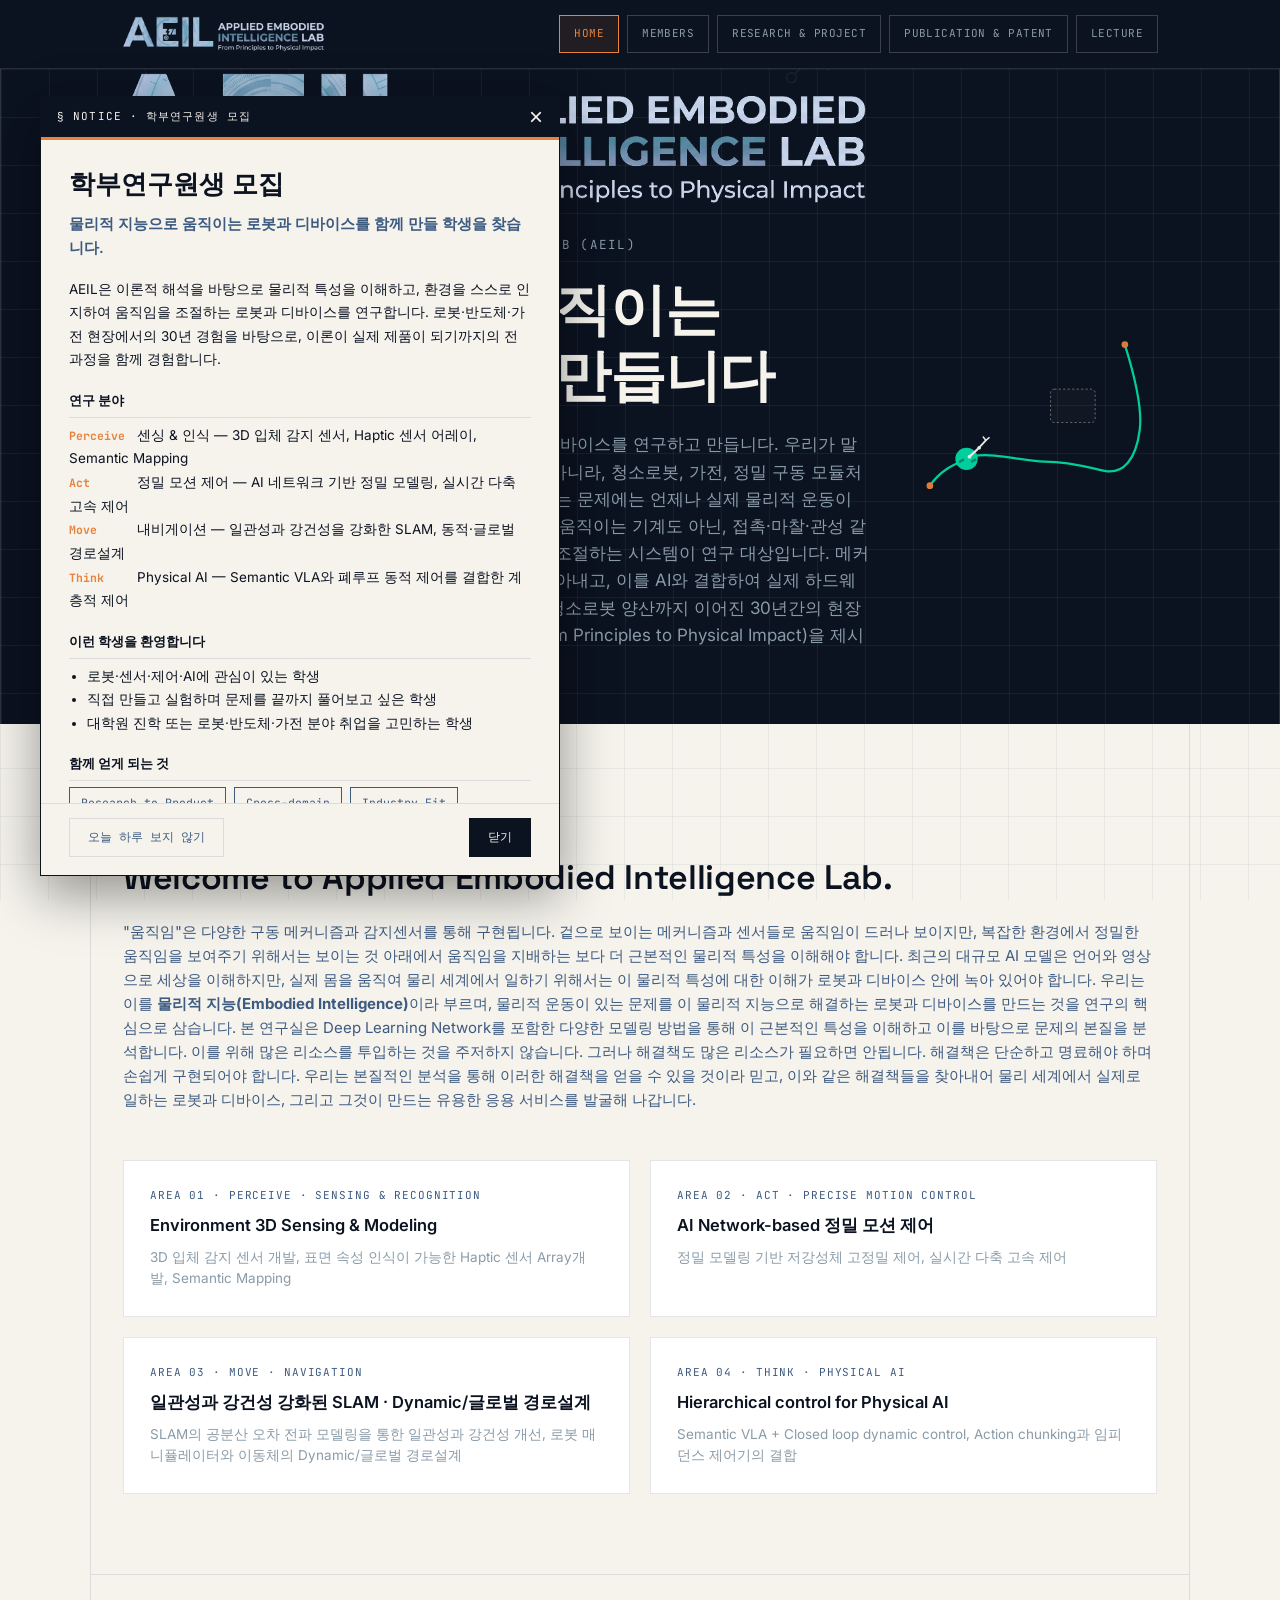
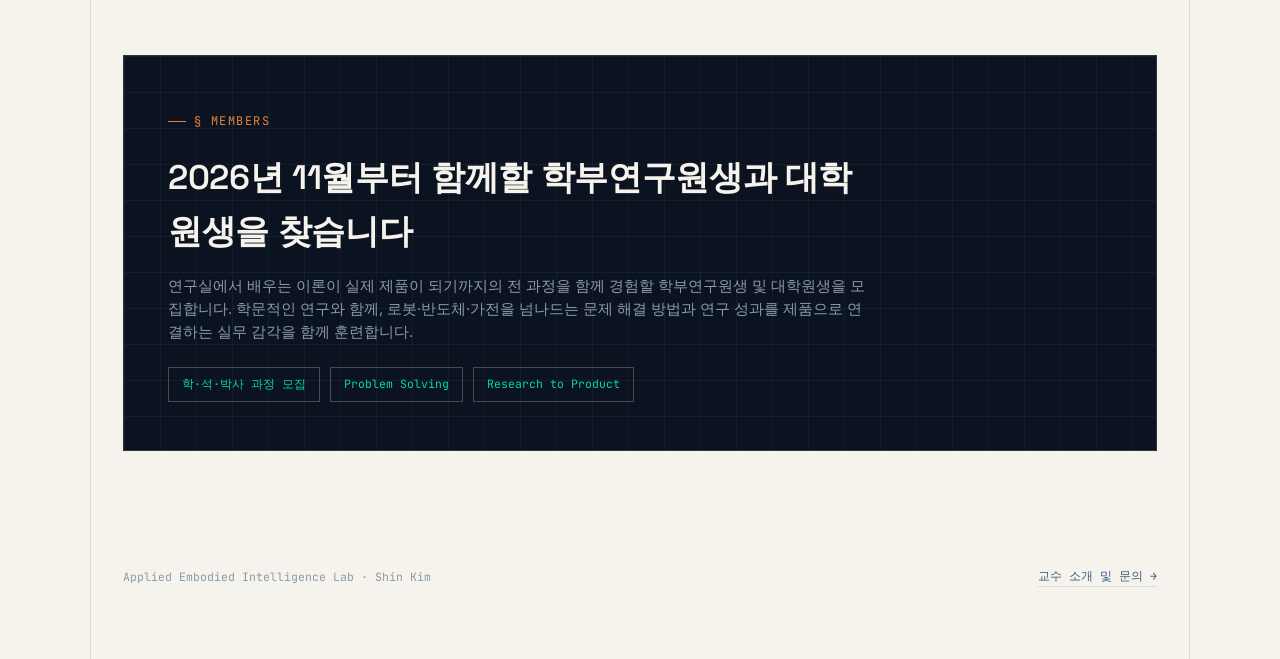
==== commit e2d1306e: "Fix office phone number and add recruiting notice popup - Correct office phone to 031-750-5877 - Add" ====
--- a/index.html
+++ b/index.html
@@ -176,5 +176,106 @@
   <a class="contact-link" href="members.html">교수 소개 및 문의 →</a>
 </footer>
 
+<!-- ================= NOTICE POPUP (학부연구원생 모집) =================
+     공고를 내리려면 아래 NOTICE_ENABLED 값을 false로 바꾸세요. -->
+<div class="notice-box" id="noticePopup" role="dialog" aria-labelledby="noticeTitle" hidden>
+  <div class="notice-titlebar" data-notice-drag>
+    <span class="notice-tag">§ Notice · 학부연구원생 모집</span>
+    <button type="button" class="notice-x" data-notice-close aria-label="닫기">×</button>
+  </div>
+  <div class="notice-scroll">
+    <h2 id="noticeTitle">학부연구원생 모집</h2>
+    <p class="notice-lead">물리적 지능으로 움직이는 로봇과 디바이스를 함께 만들 학생을 찾습니다.</p>
+
+    <div class="notice-body">
+      <p>AEIL은 이론적 해석을 바탕으로 물리적 특성을 이해하고, 환경을 스스로 인지하여 움직임을 조절하는 로봇과 디바이스를 연구합니다.
+        로봇·반도체·가전 현장에서의 30년 경험을 바탕으로, 이론이 실제 제품이 되기까지의 전 과정을 함께 경험합니다.</p>
+
+      <h3>연구 분야</h3>
+      <ul class="notice-areas">
+        <li><b>Perceive</b> 센싱 &amp; 인식 — 3D 입체 감지 센서, Haptic 센서 어레이, Semantic Mapping</li>
+        <li><b>Act</b> 정밀 모션 제어 — AI 네트워크 기반 정밀 모델링, 실시간 다축 고속 제어</li>
+        <li><b>Move</b> 내비게이션 — 일관성과 강건성을 강화한 SLAM, 동적·글로벌 경로설계</li>
+        <li><b>Think</b> Physical AI — Semantic VLA와 폐루프 동적 제어를 결합한 계층적 제어</li>
+      </ul>
+
+      <h3>이런 학생을 환영합니다</h3>
+      <ul>
+        <li>로봇·센서·제어·AI에 관심이 있는 학생</li>
+        <li>직접 만들고 실험하며 문제를 끝까지 풀어보고 싶은 학생</li>
+        <li>대학원 진학 또는 로봇·반도체·가전 분야 취업을 고민하는 학생</li>
+      </ul>
+
+      <h3>함께 얻게 되는 것</h3>
+      <div class="notice-chips">
+        <span>Research to Product</span><span>Cross-domain</span><span>Industry Fit</span>
+      </div>
+
+      <div class="notice-contact">
+        관심 있는 학생은 메일 또는 전화로 연락해 주세요.<br>
+        <b>지도교수</b> 김신 교수 ·
+        <a href="mailto:shinkim@gachon.ac.kr">shinkim@gachon.ac.kr</a> ·
+        <a href="tel:031-750-5877">031-750-5877</a><br>
+        <b>교수연구실</b> AI관 702호
+      </div>
+    </div>
+  </div>
+
+  <div class="notice-actions">
+    <button type="button" class="notice-btn-ghost" data-notice-hide-today>오늘 하루 보지 않기</button>
+    <button type="button" class="notice-btn" data-notice-close>닫기</button>
+  </div>
+</div>
+
+<script>
+  (function () {
+    const NOTICE_ENABLED = true;
+    const KEY = "aeil-notice-hide-until";
+    const popup = document.getElementById("noticePopup");
+    if (!NOTICE_ENABLED || !popup) return;
+
+    let hideUntil = 0;
+    try { hideUntil = Number(localStorage.getItem(KEY)) || 0; } catch (e) {}
+    if (Date.now() < hideUntil) return;
+
+    const close = () => { popup.hidden = true; document.removeEventListener("keydown", onKey); };
+    const onKey = (e) => { if (e.key === "Escape") close(); };
+
+    popup.hidden = false;
+    document.addEventListener("keydown", onKey);
+    popup.querySelectorAll("[data-notice-close]").forEach((b) => b.addEventListener("click", close));
+
+    // ---- 제목 표시줄을 끌어서 창 이동 (마우스·터치 공통) ----
+    const bar = popup.querySelector("[data-notice-drag]");
+    let dx = 0, dy = 0, dragging = false;
+    const clamp = (v, min, max) => Math.max(min, Math.min(max, v));
+    const place = (x, y) => {
+      const maxX = window.innerWidth - popup.offsetWidth;
+      const maxY = window.innerHeight - bar.offsetHeight;
+      popup.style.left = clamp(x, 0, Math.max(0, maxX)) + "px";
+      popup.style.top = clamp(y, 0, Math.max(0, maxY)) + "px";
+    };
+    bar.addEventListener("pointerdown", (e) => {
+      if (e.target.closest("[data-notice-close]")) return;
+      const r = popup.getBoundingClientRect();
+      dx = e.clientX - r.left; dy = e.clientY - r.top; dragging = true;
+      bar.setPointerCapture(e.pointerId);
+      popup.classList.add("dragging");
+    });
+    bar.addEventListener("pointermove", (e) => { if (dragging) place(e.clientX - dx, e.clientY - dy); });
+    const stop = () => { dragging = false; popup.classList.remove("dragging"); };
+    bar.addEventListener("pointerup", stop);
+    bar.addEventListener("pointercancel", stop);
+    window.addEventListener("resize", () => {
+      if (popup.style.left) place(parseFloat(popup.style.left), parseFloat(popup.style.top));
+    });
+    popup.querySelector("[data-notice-hide-today]").addEventListener("click", () => {
+      const end = new Date(); end.setHours(23, 59, 59, 999);
+      try { localStorage.setItem(KEY, String(end.getTime())); } catch (e) {}
+      close();
+    });
+  })();
+</script>
+
 </body>
 </html>
--- a/assets/style.css
+++ b/assets/style.css
@@ -499,6 +499,57 @@
 .sem-title-missing{ color:var(--steel); }
 .sem-meta{ margin-top:6px; display:flex; gap:16px; flex-wrap:wrap; font-size:12.5px; color:var(--steel); }
 
+/* ---------- NOTICE POPUP ---------- */
+/* 사용: index.html 전용 — 첫 화면 공지 팝업 (학부연구원생 모집 등) */
+.notice-box{
+  position:fixed; z-index:100; top:96px; left:40px;
+  width:min(520px, calc(100vw - 32px)); max-height:calc(100vh - 120px);
+  display:flex; flex-direction:column;
+  background:var(--paper); color:var(--navy);
+  border:1px solid var(--navy);
+  box-shadow:0 18px 50px rgba(0,0,0,0.4);
+}
+.notice-box[hidden]{ display:none; }
+.notice-titlebar{
+  display:flex; align-items:center; justify-content:space-between; gap:12px;
+  background:var(--navy); padding:8px 8px 8px 16px;
+  cursor:move; user-select:none; touch-action:none;
+  border-bottom:3px solid var(--copper);
+}
+.notice-box.dragging{ opacity:0.92; }
+.notice-titlebar .notice-tag{ margin:0; color:var(--paper); }
+.notice-x{
+  background:none; border:none; font-size:24px; line-height:1; color:var(--paper);
+  cursor:pointer; padding:0 8px;
+}
+.notice-x:hover{ color:var(--copper); }
+.notice-scroll{ overflow-y:auto; padding:24px 28px 8px; }
+.notice-tag{ font-family:'JetBrains Mono', monospace; font-size:11px; color:var(--copper); text-transform:uppercase; letter-spacing:0.1em; margin-bottom:8px; }
+.notice-box h2{ font-family:'Space Grotesk', sans-serif; font-size:26px; font-weight:700; margin-bottom:6px; }
+.notice-lead{ font-size:15px; font-weight:600; color:var(--steel); margin-bottom:18px; }
+.notice-body{ font-size:13.5px; line-height:1.75; }
+.notice-body h3{ font-size:13px; font-weight:700; margin:18px 0 6px; padding-bottom:4px; border-bottom:1px solid var(--line); }
+.notice-body ul{ padding-left:18px; }
+.notice-areas{ list-style:none; padding-left:0 !important; }
+.notice-areas b{ font-family:'JetBrains Mono', monospace; font-size:11.5px; color:var(--copper); display:inline-block; min-width:64px; }
+.notice-chips{ display:flex; gap:8px; flex-wrap:wrap; }
+.notice-chips span{ font-family:'JetBrains Mono', monospace; font-size:11.5px; border:1px solid var(--steel); padding:5px 11px; color:var(--steel); }
+.notice-contact{ margin-top:20px; padding:14px 16px; background:#fff; border:1px solid var(--line); font-size:13px; }
+.notice-contact a{ color:var(--copper); text-decoration:none; }
+.notice-contact a:hover{ text-decoration:underline; }
+.notice-actions{ display:flex; justify-content:space-between; gap:10px; padding:14px 28px 18px; border-top:1px solid var(--line); }
+.notice-btn, .notice-btn-ghost{ font-family:'JetBrains Mono', monospace; font-size:12px; padding:10px 18px; cursor:pointer; }
+.notice-btn{ background:var(--navy); color:var(--paper); border:1px solid var(--navy); }
+.notice-btn:hover{ background:var(--steel); border-color:var(--steel); }
+.notice-btn-ghost{ background:none; color:var(--steel); border:1px solid var(--line); }
+.notice-btn-ghost:hover{ border-color:var(--copper); color:var(--copper); }
+@media (max-width:600px){
+  .notice-box{ top:72px; left:16px; }
+  .notice-scroll{ padding:20px 18px 8px; }
+  .notice-actions{ padding:12px 18px 14px; }
+  .notice-box h2{ font-size:22px; }
+}
+
 /* ---------- FOOTER ---------- */
 /* 사용: 전체 페이지 공통 */
 footer{
